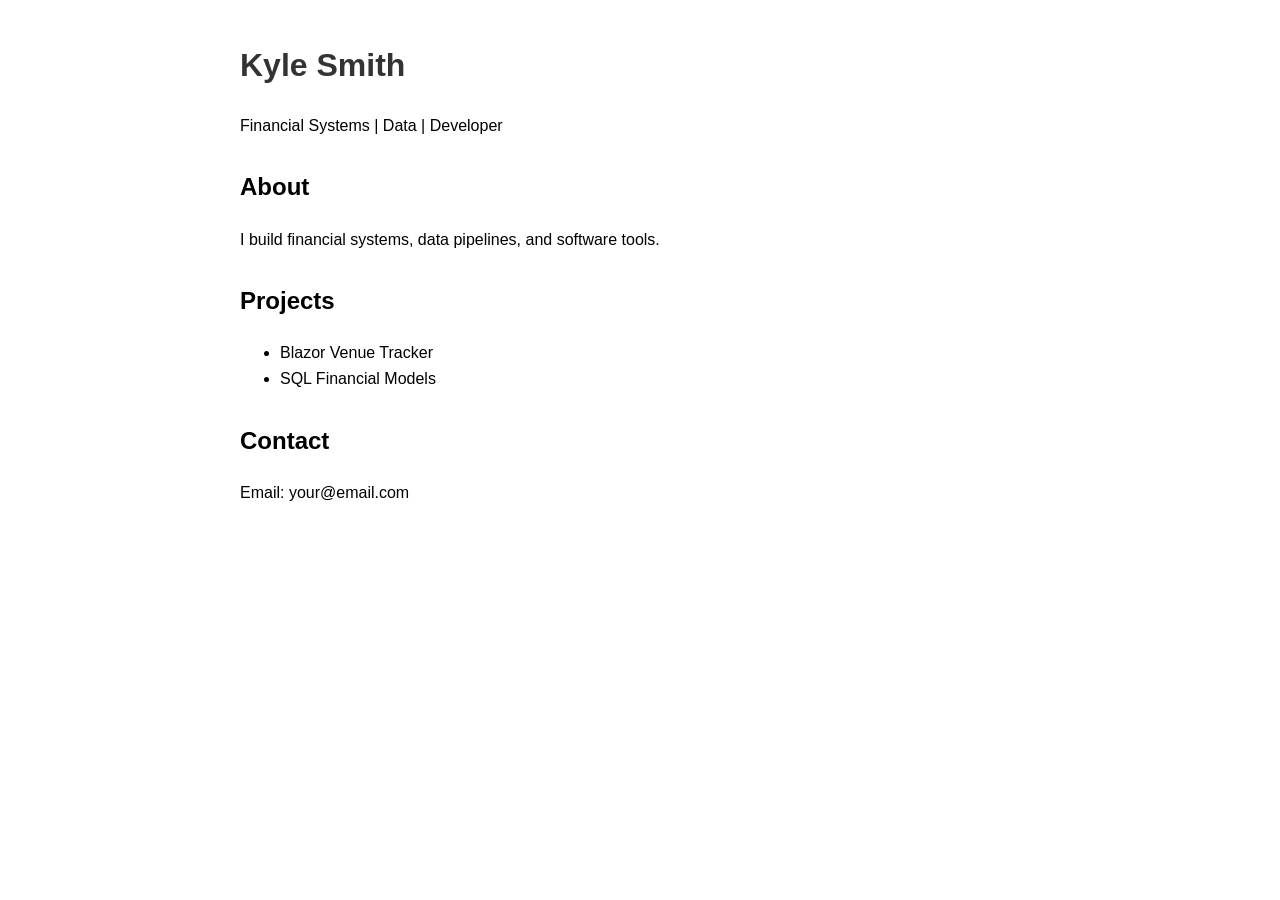
==== index.html @ a529ffcd "Updates to index.html" ====
<!DOCTYPE html>
<html>

<head>
    <title>Kyle Smith</title>
    <style>
        body {
            font-family: Arial, sans-serif;
            max-width: 800px;
            margin: 40px auto;
            line-height: 1.6;
            padding: 0 20px;
        }

        h1 {
            color: #333;
        }

        .section {
            margin-top: 30px;
        }
    </style>
</head>

<body>

    <h1>Kyle Smith</h1>
    <p>Financial Systems | Data | Developer</p>

    <div class="section">
        <h2>About</h2>
        <p>I build financial systems, data pipelines, and software tools.</p>
    </div>

    <div class="section">
        <h2>Projects</h2>
        <ul>
            <li>Blazor Venue Tracker</li>
            <li>SQL Financial Models</li>
        </ul>
    </div>

    <div class="section">
        <h2>Contact</h2>
        <p>Email: your@email.com</p>
    </div>

</body>

</html>
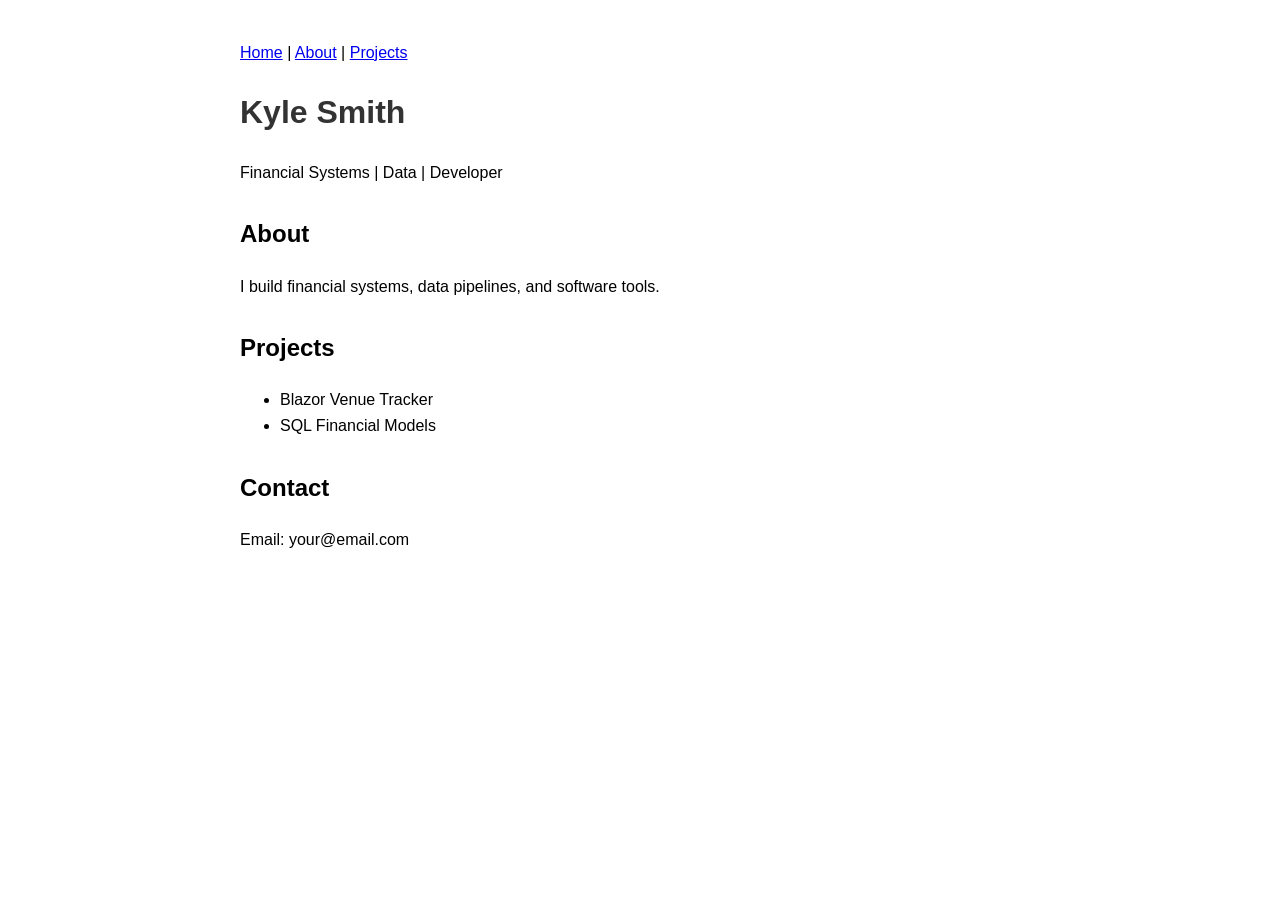
==== commit 6fded86d: "added pages and stylesheet" ====
--- a/index.html
+++ b/index.html
@@ -3,26 +3,15 @@
 
 <head>
     <title>Kyle Smith</title>
-    <style>
-        body {
-            font-family: Arial, sans-serif;
-            max-width: 800px;
-            margin: 40px auto;
-            line-height: 1.6;
-            padding: 0 20px;
-        }
-
-        h1 {
-            color: #333;
-        }
-
-        .section {
-            margin-top: 30px;
-        }
-    </style>
+    <link rel="stylesheet" href="styles.css">
 </head>
 
 <body>
+    <nav>
+        <a href="index.html">Home</a> |
+        <a href="about.html">About</a> |
+        <a href="projects.html">Projects</a>
+    </nav>
 
     <h1>Kyle Smith</h1>
     <p>Financial Systems | Data | Developer</p>
@@ -44,7 +33,6 @@
         <h2>Contact</h2>
         <p>Email: your@email.com</p>
     </div>
-
 </body>
 
 </html>
--- a/styles.css
+++ b/styles.css
@@ -0,0 +1,15 @@
+body {
+    font-family: Arial, sans-serif;
+    max-width: 800px;
+    margin: 40px auto;
+    line-height: 1.6;
+    padding: 0 20px;
+}
+
+h1 {
+    color: #333;
+}
+
+.section {
+    margin-top: 30px;
+}
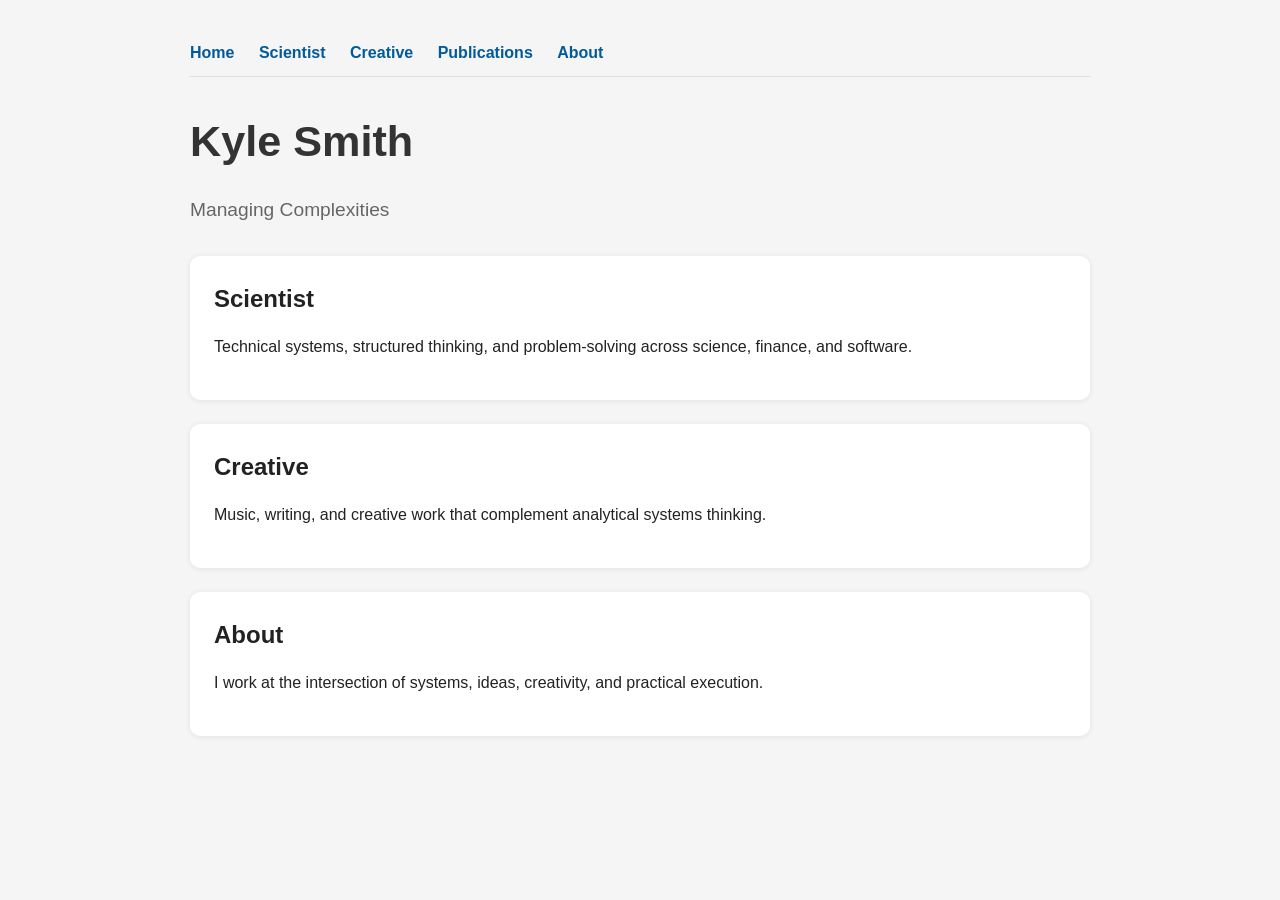
==== commit 3b781818: "Update architecture" ====
--- a/index.html
+++ b/index.html
@@ -8,31 +8,32 @@
 
 <body>
     <nav>
-        <a href="index.html">Home</a> |
-        <a href="about.html">About</a> |
-        <a href="projects.html">Projects</a>
+        <a href="index.html">Home</a>
+        <a href="scientist.html">Scientist</a>
+        <a href="creative.html">Creative</a>
+        <a href="publications.html">Publications</a>
+        <a href="about.html">About</a>
     </nav>
 
-    <h1>Kyle Smith</h1>
-    <p>Financial Systems | Data | Developer</p>
+    <main>
+        <h1>Kyle Smith</h1>
+        <p class="tagline">Managing Complexities</p>
 
-    <div class="section">
-        <h2>About</h2>
-        <p>I build financial systems, data pipelines, and software tools.</p>
-    </div>
+        <div class="section">
+            <h2>Scientist</h2>
+            <p>Technical systems, structured thinking, and problem-solving across science, finance, and software.</p>
+        </div>
 
-    <div class="section">
-        <h2>Projects</h2>
-        <ul>
-            <li>Blazor Venue Tracker</li>
-            <li>SQL Financial Models</li>
-        </ul>
-    </div>
+        <div class="section">
+            <h2>Creative</h2>
+            <p>Music, writing, and creative work that complement analytical systems thinking.</p>
+        </div>
 
-    <div class="section">
-        <h2>Contact</h2>
-        <p>Email: your@email.com</p>
-    </div>
+        <div class="section">
+            <h2>About</h2>
+            <p>I work at the intersection of systems, ideas, creativity, and practical execution.</p>
+        </div>
+    </main>
 </body>
 
 </html>
--- a/styles.css
+++ b/styles.css
@@ -1,15 +1,55 @@
 body {
     font-family: Arial, sans-serif;
-    max-width: 800px;
+    background-color: #f5f5f5;
+    color: #222;
+    max-width: 900px;
     margin: 40px auto;
     line-height: 1.6;
     padding: 0 20px;
 }
 
+nav {
+    margin-bottom: 30px;
+    padding-bottom: 10px;
+    border-bottom: 1px solid #ddd;
+}
+
+nav a {
+    text-decoration: none;
+    color: #005a9c;
+    margin-right: 20px;
+    font-weight: 600;
+}
+
+nav a:hover {
+    text-decoration: underline;
+}
+
+main {
+    margin-top: 20px;
+}
+
 h1 {
+    font-size: 2.7rem;
+    margin-bottom: 8px;
     color: #333;
 }
 
+h2 {
+    margin-top: 0;
+    margin-bottom: 10px;
+}
+
+.tagline {
+    font-size: 1.2rem;
+    color: #666;
+    margin-bottom: 30px;
+}
+
 .section {
-    margin-top: 30px;
+    background: white;
+    padding: 24px;
+    margin-top: 24px;
+    border-radius: 10px;
+    box-shadow: 0 1px 6px rgba(0, 0, 0, 0.08);
 }
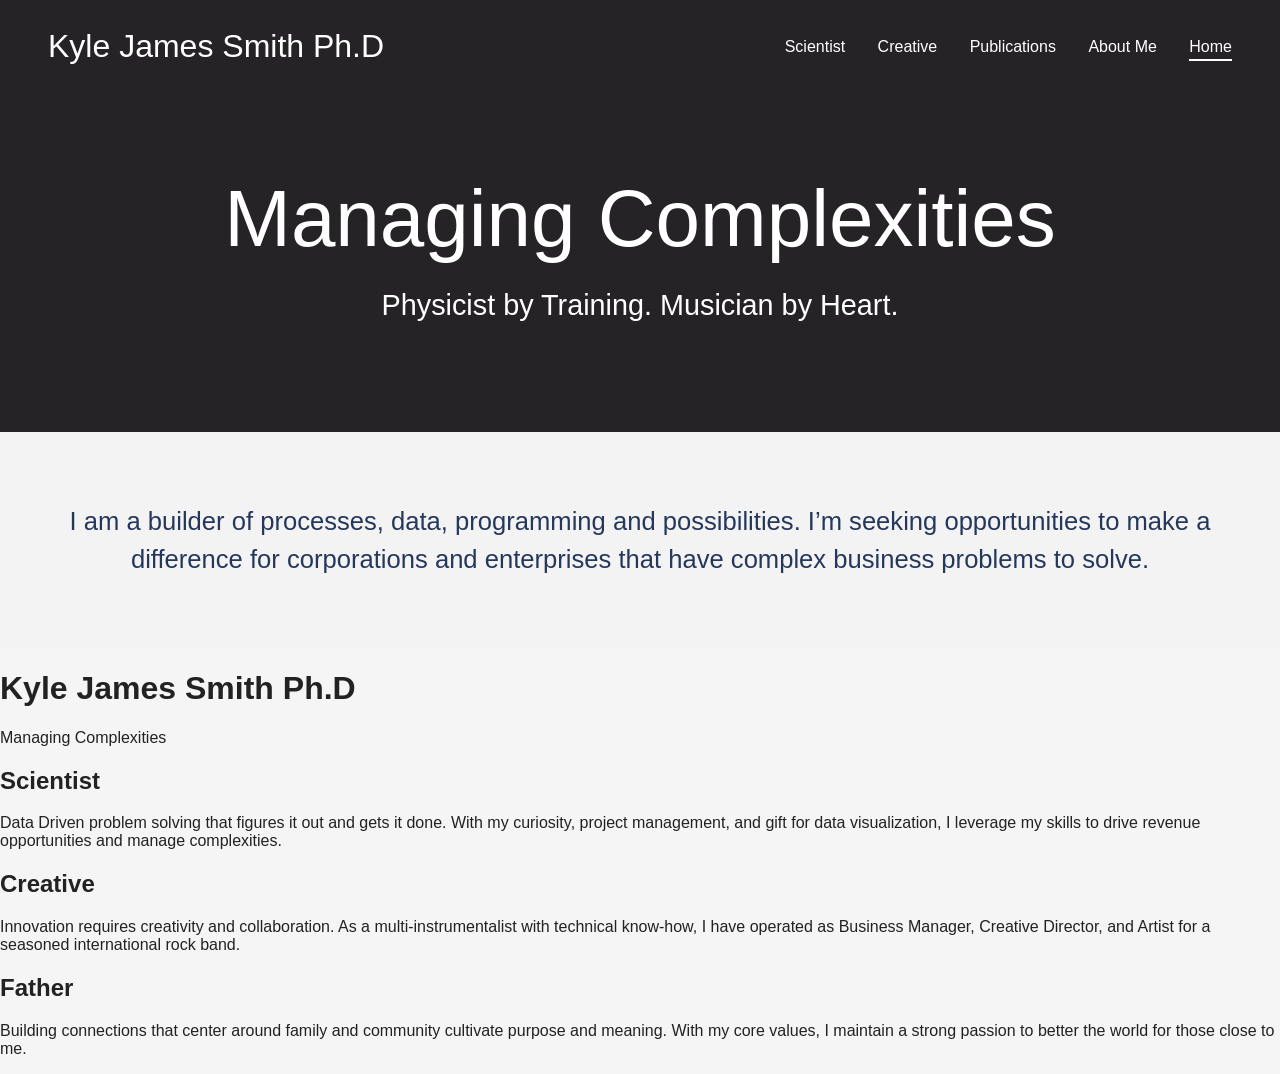
==== commit a3e7201c: "Update Homepage" ====
--- a/index.html
+++ b/index.html
@@ -7,31 +7,53 @@
 </head>
 
 <body>
-    <nav>
-        <a href="index.html">Home</a>
-        <a href="scientist.html">Scientist</a>
-        <a href="creative.html">Creative</a>
-        <a href="publications.html">Publications</a>
-        <a href="about.html">About</a>
-    </nav>
+    <header class="site-header">
+        <div class="site-name">Kyle James Smith Ph.D</div>
+
+        <nav class="site-nav">
+            <a href="scientist.html">Scientist</a>
+            <a href="creative.html">Creative</a>
+            <a href="publications.html">Publications</a>
+            <a href="about.html">About Me</a>
+            <a href="index.html" class="active">Home</a>
+        </nav>
+    </header>
+
+    <section class="hero">
+        <h1>Managing Complexities</h1>
+        <p class="hero-subtitle">Physicist by Training. Musician by Heart.</p>
+    </section>
+
+    <section class="intro">
+        <p>
+            I am a builder of processes, data, programming and possibilities.
+            I’m seeking opportunities to make a difference for corporations and
+            enterprises that have complex business problems to solve.
+        </p>
+    </section>
 
     <main>
-        <h1>Kyle Smith</h1>
+        <h1>Kyle James Smith Ph.D</h1>
         <p class="tagline">Managing Complexities</p>
 
         <div class="section">
             <h2>Scientist</h2>
-            <p>Technical systems, structured thinking, and problem-solving across science, finance, and software.</p>
+            <p>Data Driven problem solving that figures it out and gets it done. With my curiosity, project management,
+                and gift for data visualization, I leverage my skills to drive revenue opportunities and manage
+                complexities.</p>
         </div>
 
         <div class="section">
             <h2>Creative</h2>
-            <p>Music, writing, and creative work that complement analytical systems thinking.</p>
+            <p>Innovation requires creativity and collaboration. As a multi-instrumentalist with technical know-how, I
+                have operated as Business Manager, Creative Director, and Artist for a seasoned international rock band.
+            </p>
         </div>
 
         <div class="section">
-            <h2>About</h2>
-            <p>I work at the intersection of systems, ideas, creativity, and practical execution.</p>
+            <h2>Father</h2>
+            <p>Building connections that center around family and community cultivate purpose and meaning. With my core
+                values, I maintain a strong passion to better the world for those close to me. </p>
         </div>
     </main>
 </body>
--- a/styles.css
+++ b/styles.css
@@ -1,55 +1,71 @@
 body {
+    margin: 0;
     font-family: Arial, sans-serif;
+    color: #222;
     background-color: #f5f5f5;
-    color: #222;
-    max-width: 900px;
-    margin: 40px auto;
-    line-height: 1.6;
-    padding: 0 20px;
 }
 
-nav {
-    margin-bottom: 30px;
-    padding-bottom: 10px;
-    border-bottom: 1px solid #ddd;
+/* Header / nav bar */
+.site-header {
+    display: flex;
+    justify-content: space-between;
+    align-items: center;
+    padding: 28px 48px;
+    background-color: #262326;
+    color: white;
 }
 
-nav a {
-    text-decoration: none;
-    color: #005a9c;
-    margin-right: 20px;
-    font-weight: 600;
+.site-name {
+    font-size: 2rem;
+    font-weight: 400;
 }
 
-nav a:hover {
+.site-nav a {
+    color: white;
+    text-decoration: none;
+    margin-left: 28px;
+    font-size: 1rem;
+}
+
+.site-nav a:hover {
     text-decoration: underline;
 }
 
-main {
-    margin-top: 20px;
+.site-nav a.active {
+    border-bottom: 2px solid white;
+    padding-bottom: 4px;
 }
 
-h1 {
-    font-size: 2.7rem;
-    margin-bottom: 8px;
-    color: #333;
+/* Hero section */
+.hero {
+    background-color: #262326;
+    color: white;
+    text-align: center;
+    padding: 80px 20px 110px 20px;
 }
 
-h2 {
-    margin-top: 0;
-    margin-bottom: 10px;
+.hero h1 {
+    font-size: 5rem;
+    font-weight: 400;
+    margin: 0 0 24px 0;
 }
 
-.tagline {
-    font-size: 1.2rem;
-    color: #666;
-    margin-bottom: 30px;
+.hero-subtitle {
+    font-size: 1.8rem;
+    margin: 0;
 }
 
-.section {
-    background: white;
-    padding: 24px;
-    margin-top: 24px;
-    border-radius: 10px;
-    box-shadow: 0 1px 6px rgba(0, 0, 0, 0.08);
+/* Intro paragraph section */
+.intro {
+    background-color: #f3f3f3;
+    text-align: center;
+    padding: 70px 40px;
+}
+
+.intro p {
+    max-width: 1300px;
+    margin: 0 auto;
+    font-size: 1.6rem;
+    line-height: 1.5;
+    color: #25385c;
 }
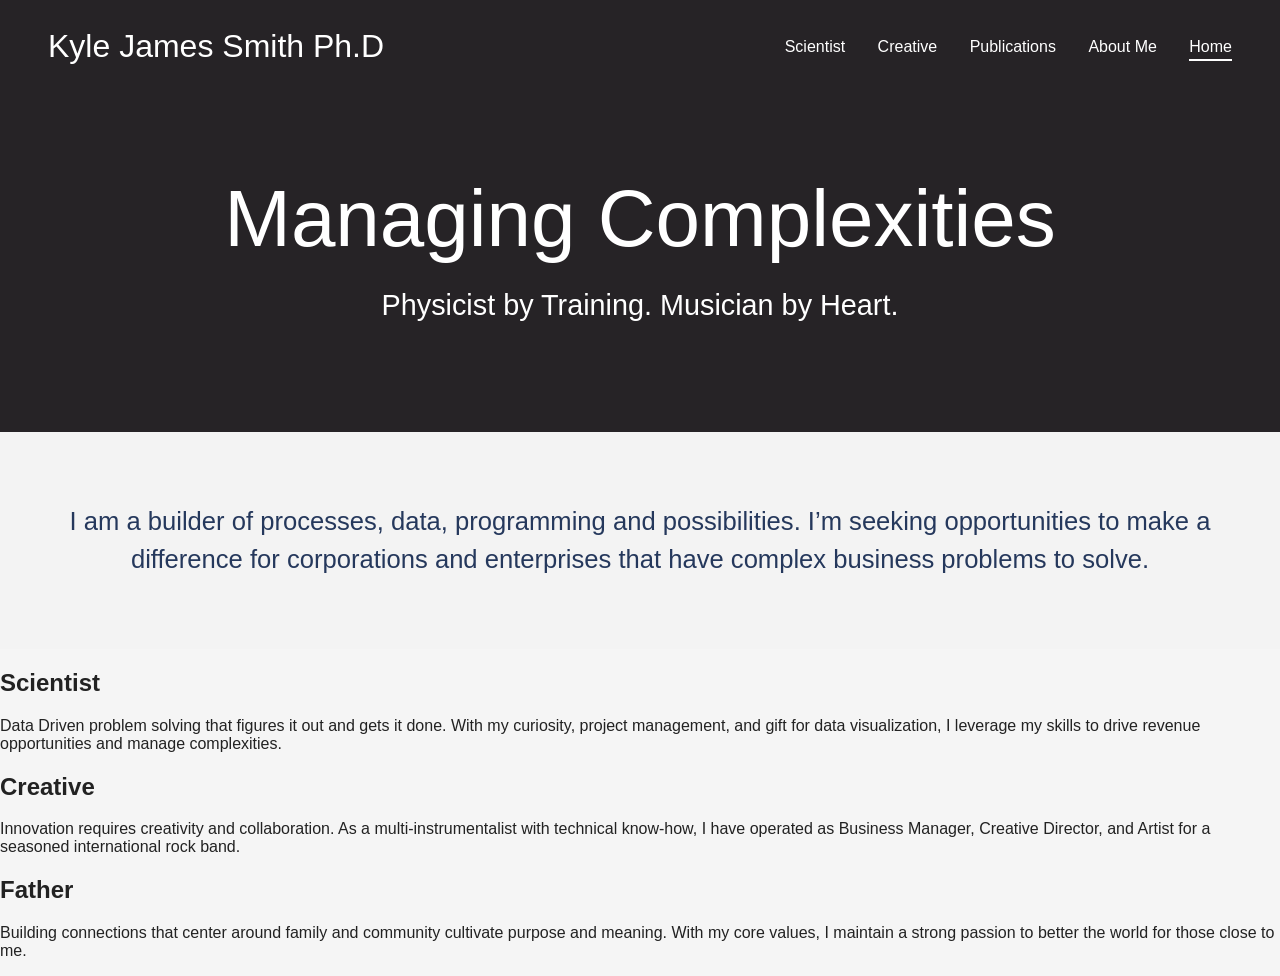
==== commit 3849b953: "Remove reductant titles" ====
--- a/index.html
+++ b/index.html
@@ -33,8 +33,6 @@
     </section>
 
     <main>
-        <h1>Kyle James Smith Ph.D</h1>
-        <p class="tagline">Managing Complexities</p>
 
         <div class="section">
             <h2>Scientist</h2>
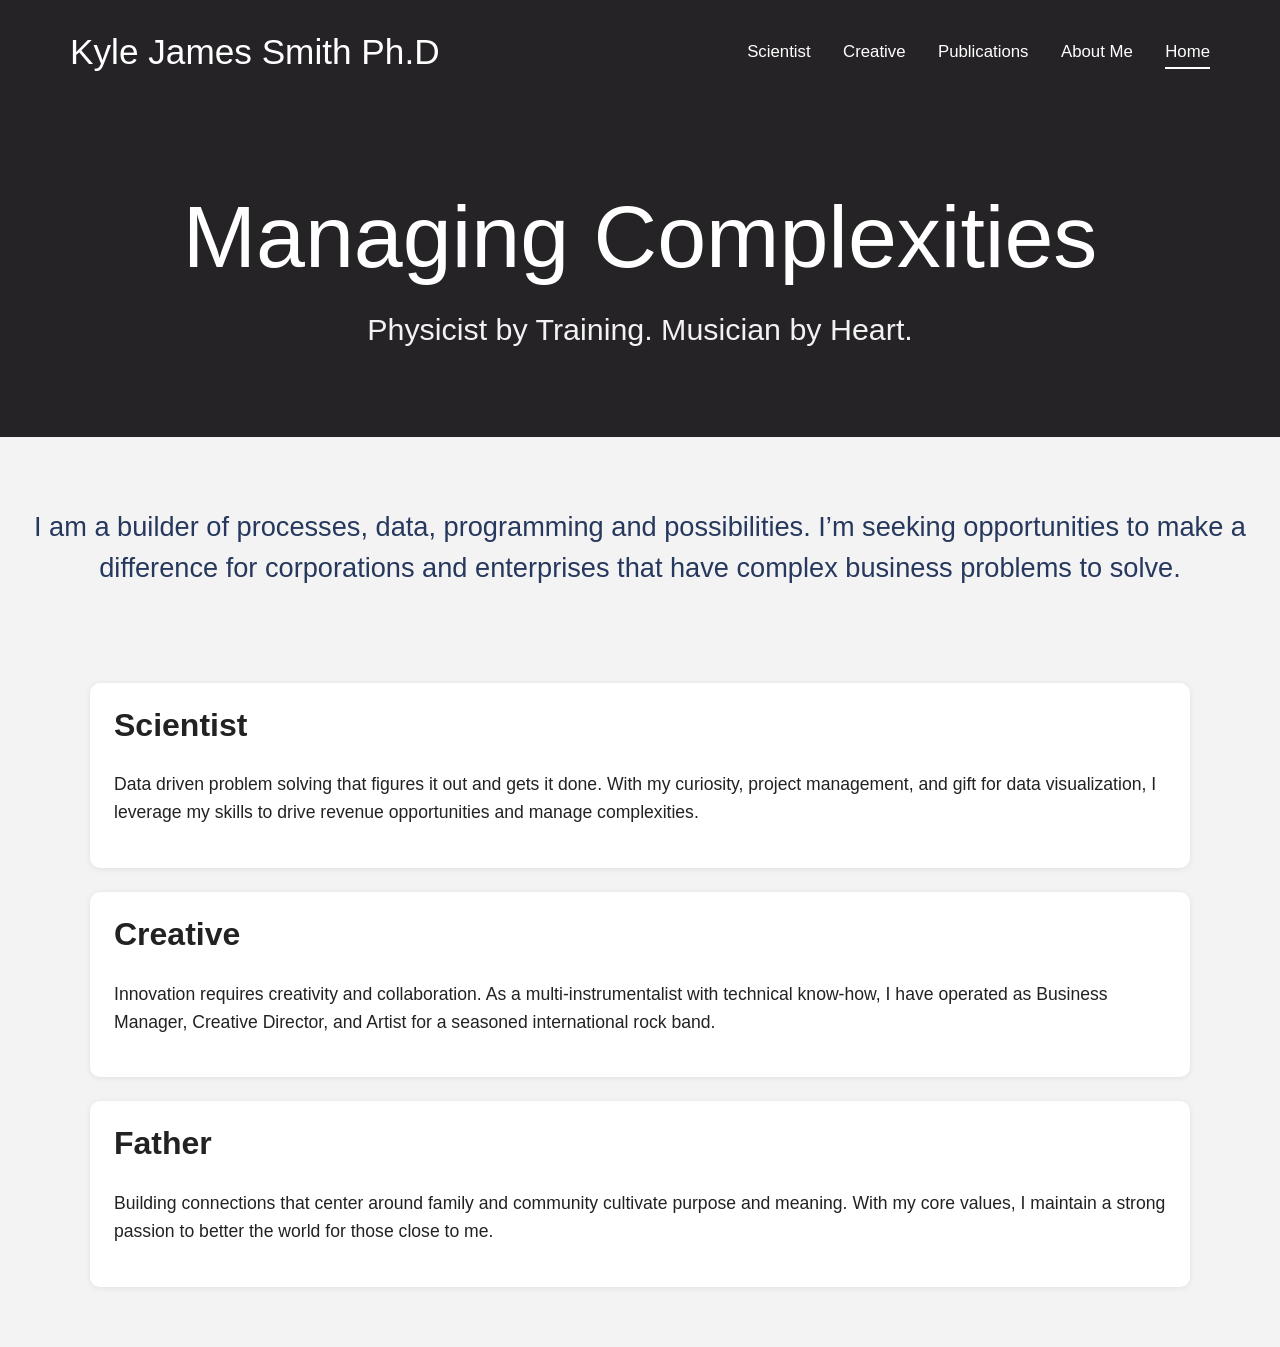
==== commit f6dce467: "Updates to Homepage and stylesheet" ====
--- a/index.html
+++ b/index.html
@@ -2,58 +2,72 @@
 <html>
 
 <head>
-    <title>Kyle Smith</title>
+    <title>Kyle James Smith</title>
     <link rel="stylesheet" href="styles.css">
 </head>
 
 <body>
-    <header class="site-header">
-        <div class="site-name">Kyle James Smith Ph.D</div>
 
-        <nav class="site-nav">
-            <a href="scientist.html">Scientist</a>
-            <a href="creative.html">Creative</a>
-            <a href="publications.html">Publications</a>
-            <a href="about.html">About Me</a>
-            <a href="index.html" class="active">Home</a>
-        </nav>
+    <header class="top-bar">
+        <div class="top-bar-inner">
+            <div class="site-name">Kyle James Smith Ph.D</div>
+
+            <nav class="site-nav">
+                <a href="scientist.html">Scientist</a>
+                <a href="creative.html">Creative</a>
+                <a href="publications.html">Publications</a>
+                <a href="about.html">About Me</a>
+                <a href="index.html" class="active">Home</a>
+            </nav>
+        </div>
     </header>
 
     <section class="hero">
-        <h1>Managing Complexities</h1>
-        <p class="hero-subtitle">Physicist by Training. Musician by Heart.</p>
+        <div class="hero-inner">
+            <h1>Managing Complexities</h1>
+            <p class="hero-subtitle">Physicist by Training. Musician by Heart.</p>
+        </div>
     </section>
 
     <section class="intro">
-        <p>
-            I am a builder of processes, data, programming and possibilities.
-            I’m seeking opportunities to make a difference for corporations and
-            enterprises that have complex business problems to solve.
-        </p>
+        <div class="intro-inner">
+            <p>
+                I am a builder of processes, data, programming and possibilities. I’m
+                seeking opportunities to make a difference for corporations and
+                enterprises that have complex business problems to solve.
+            </p>
+        </div>
     </section>
 
-    <main>
-
+    <main class="content">
         <div class="section">
             <h2>Scientist</h2>
-            <p>Data Driven problem solving that figures it out and gets it done. With my curiosity, project management,
-                and gift for data visualization, I leverage my skills to drive revenue opportunities and manage
-                complexities.</p>
+            <p>
+                Data driven problem solving that figures it out and gets it done.
+                With my curiosity, project management, and gift for data visualization,
+                I leverage my skills to drive revenue opportunities and manage complexities.
+            </p>
         </div>
 
         <div class="section">
             <h2>Creative</h2>
-            <p>Innovation requires creativity and collaboration. As a multi-instrumentalist with technical know-how, I
-                have operated as Business Manager, Creative Director, and Artist for a seasoned international rock band.
+            <p>
+                Innovation requires creativity and collaboration. As a multi-instrumentalist
+                with technical know-how, I have operated as Business Manager, Creative Director,
+                and Artist for a seasoned international rock band.
             </p>
         </div>
 
         <div class="section">
             <h2>Father</h2>
-            <p>Building connections that center around family and community cultivate purpose and meaning. With my core
-                values, I maintain a strong passion to better the world for those close to me. </p>
+            <p>
+                Building connections that center around family and community cultivate
+                purpose and meaning. With my core values, I maintain a strong passion
+                to better the world for those close to me.
+            </p>
         </div>
     </main>
+
 </body>
 
 </html>
--- a/styles.css
+++ b/styles.css
@@ -1,30 +1,38 @@
 body {
     margin: 0;
     font-family: Arial, sans-serif;
+    background-color: #f3f3f3;
     color: #222;
-    background-color: #f5f5f5;
 }
 
-/* Header / nav bar */
-.site-header {
-    display: flex;
-    justify-content: space-between;
-    align-items: center;
-    padding: 28px 48px;
+/* Top dark band */
+.top-bar {
     background-color: #262326;
     color: white;
 }
 
-.site-name {
-    font-size: 2rem;
-    font-weight: 400;
+.top-bar-inner {
+    max-width: 1800px;
+    margin: 0 auto;
+    padding: 32px 70px 24px 70px;
+    display: flex;
+    justify-content: space-between;
+    align-items: center;
 }
 
+.site-name {
+    font-size: 2.2rem;
+    font-weight: 300;
+    color: white;
+}
+
+/* Nav */
 .site-nav a {
     color: white;
     text-decoration: none;
     margin-left: 28px;
-    font-size: 1rem;
+    font-size: 1.05rem;
+    font-weight: 400;
 }
 
 .site-nav a:hover {
@@ -33,39 +41,75 @@
 
 .site-nav a.active {
     border-bottom: 2px solid white;
-    padding-bottom: 4px;
+    padding-bottom: 6px;
 }
 
-/* Hero section */
+/* Hero */
 .hero {
     background-color: #262326;
     color: white;
     text-align: center;
-    padding: 80px 20px 110px 20px;
+    padding: 70px 20px 90px 20px;
+}
+
+.hero-inner {
+    max-width: 1400px;
+    margin: 0 auto;
 }
 
 .hero h1 {
-    font-size: 5rem;
-    font-weight: 400;
-    margin: 0 0 24px 0;
+    font-size: 5.5rem;
+    font-weight: 300;
+    margin: 20px 0 24px 0;
 }
 
 .hero-subtitle {
-    font-size: 1.8rem;
+    font-size: 1.9rem;
+    font-weight: 300;
     margin: 0;
+    color: #f2f2f2;
 }
 
-/* Intro paragraph section */
+/* Intro block below hero */
 .intro {
     background-color: #f3f3f3;
     text-align: center;
-    padding: 70px 40px;
+    padding: 70px 30px 60px 30px;
+}
+
+.intro-inner {
+    max-width: 1350px;
+    margin: 0 auto;
 }
 
 .intro p {
-    max-width: 1300px;
+    font-size: 1.7rem;
+    line-height: 1.5;
+    color: #26385d;
     margin: 0 auto;
-    font-size: 1.6rem;
-    line-height: 1.5;
-    color: #25385c;
+}
+
+/* Lower content area */
+.content {
+    max-width: 1100px;
+    margin: 0 auto;
+    padding: 10px 25px 60px 25px;
+}
+
+.section {
+    background: white;
+    padding: 24px;
+    margin-top: 24px;
+    border-radius: 10px;
+    box-shadow: 0 1px 6px rgba(0, 0, 0, 0.08);
+}
+
+.section h2 {
+    margin-top: 0;
+    font-size: 2rem;
+}
+
+.section p {
+    font-size: 1.1rem;
+    line-height: 1.6;
 }
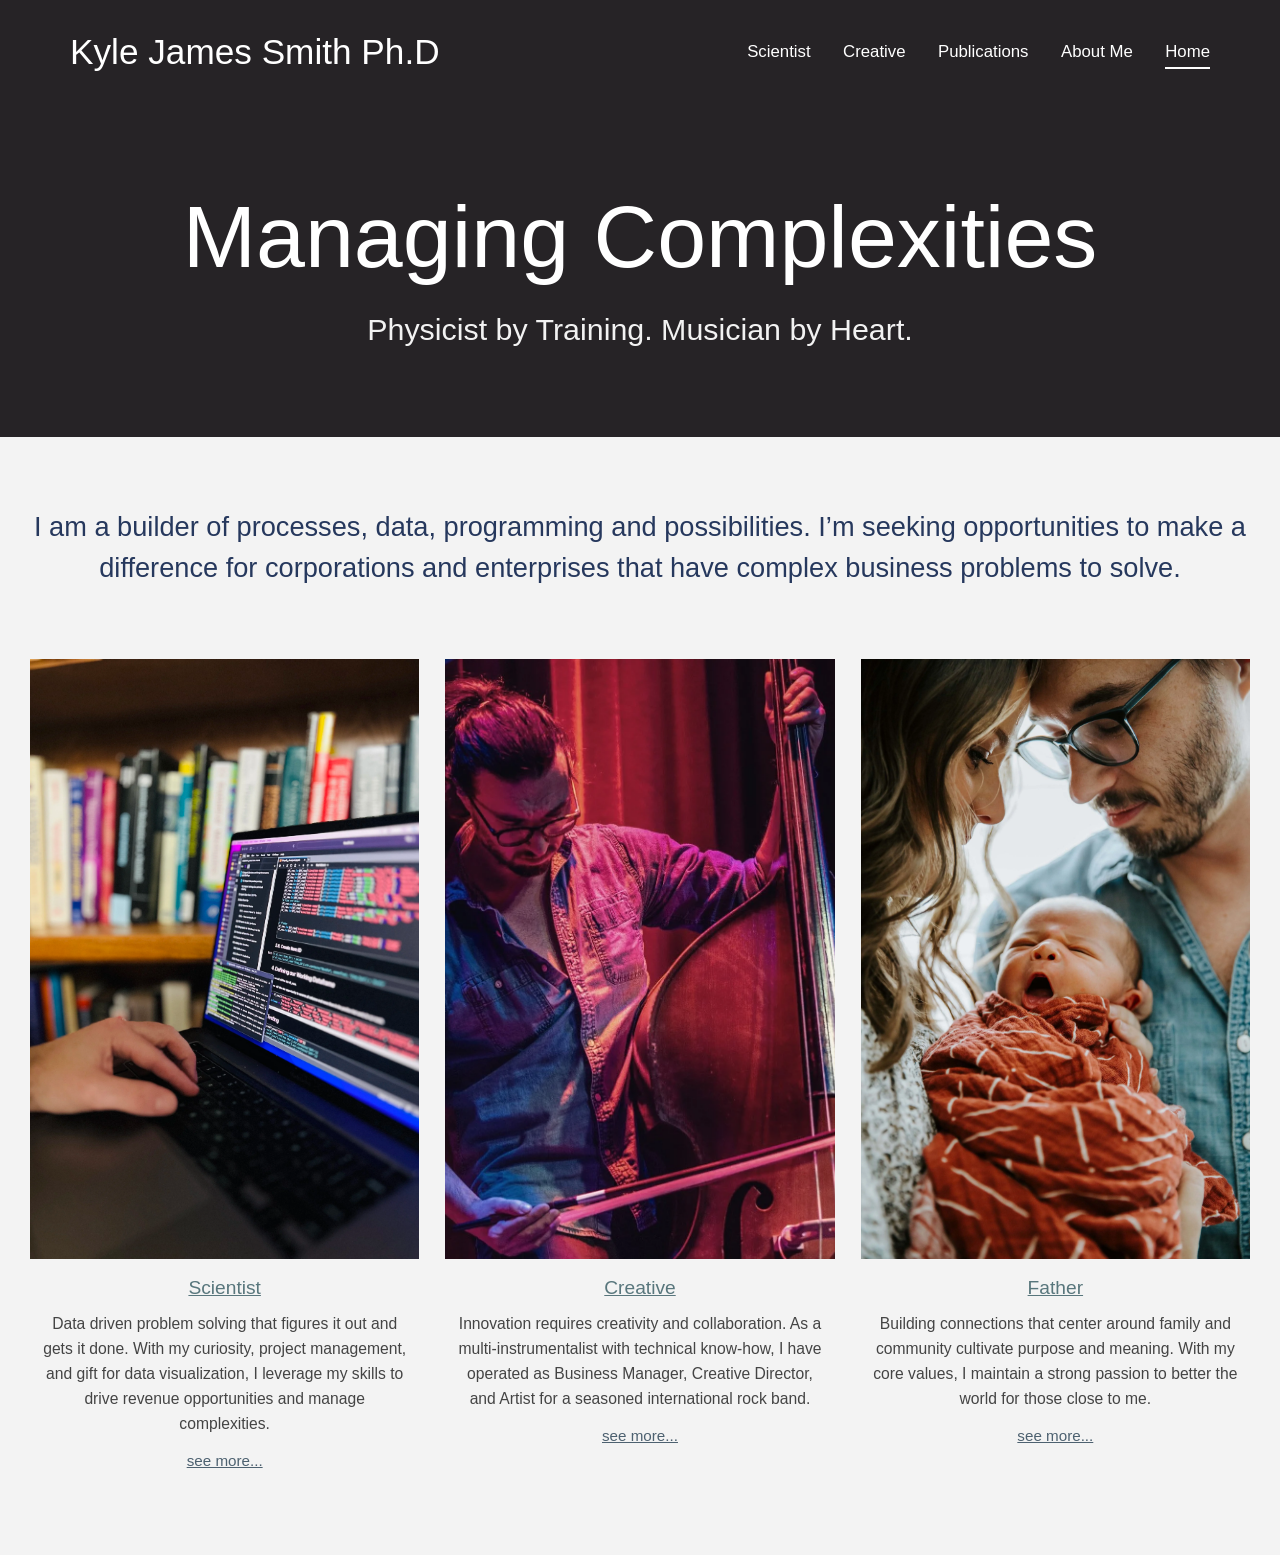
==== commit 628607f7: "Updated all unfinished page and added images to homepage" ====
--- a/index.html
+++ b/index.html
@@ -39,34 +39,40 @@
         </div>
     </section>
 
-    <main class="content">
-        <div class="section">
-            <h2>Scientist</h2>
+    <section class="feature-grid">
+        <div class="feature-card">
+            <img src="images/Scientist_image.webp" alt="Scientist" class="feature-image">
+            <h2><a href="scientist.html">Scientist</a></h2>
             <p>
-                Data driven problem solving that figures it out and gets it done.
-                With my curiosity, project management, and gift for data visualization,
-                I leverage my skills to drive revenue opportunities and manage complexities.
+                Data driven problem solving that figures it out and gets it done. With my curiosity,
+                project management, and gift for data visualization, I leverage my skills to drive
+                revenue opportunities and manage complexities.
             </p>
+            <p><a href="scientist.html" class="see-more">see more...</a></p>
         </div>
 
-        <div class="section">
-            <h2>Creative</h2>
+        <div class="feature-card">
+            <img src="images/Creative_image.webp" alt="Creative" class="feature-image">
+            <h2><a href="creative.html">Creative</a></h2>
             <p>
-                Innovation requires creativity and collaboration. As a multi-instrumentalist
-                with technical know-how, I have operated as Business Manager, Creative Director,
-                and Artist for a seasoned international rock band.
+                Innovation requires creativity and collaboration. As a multi-instrumentalist with
+                technical know-how, I have operated as Business Manager, Creative Director, and Artist
+                for a seasoned international rock band.
             </p>
+            <p><a href="creative.html" class="see-more">see more...</a></p>
         </div>
 
-        <div class="section">
-            <h2>Father</h2>
+        <div class="feature-card">
+            <img src="images/Father_image.webp" alt="Father" class="feature-image">
+            <h2><a href="about.html">Father</a></h2>
             <p>
-                Building connections that center around family and community cultivate
-                purpose and meaning. With my core values, I maintain a strong passion
-                to better the world for those close to me.
+                Building connections that center around family and community cultivate purpose and
+                meaning. With my core values, I maintain a strong passion to better the world for those
+                close to me.
             </p>
+            <p><a href="about.html" class="see-more">see more...</a></p>
         </div>
-    </main>
+    </section>
 
 </body>
 
--- a/styles.css
+++ b/styles.css
@@ -5,7 +5,7 @@
     color: #222;
 }
 
-/* Top dark band */
+/* Top bar */
 .top-bar {
     background-color: #262326;
     color: white;
@@ -26,7 +26,7 @@
     color: white;
 }
 
-/* Nav */
+/* Navigation */
 .site-nav a {
     color: white;
     text-decoration: none;
@@ -70,11 +70,11 @@
     color: #f2f2f2;
 }
 
-/* Intro block below hero */
+/* Intro section */
 .intro {
     background-color: #f3f3f3;
     text-align: center;
-    padding: 70px 30px 60px 30px;
+    padding: 70px 30px 40px 30px;
 }
 
 .intro-inner {
@@ -89,27 +89,81 @@
     margin: 0 auto;
 }
 
-/* Lower content area */
-.content {
-    max-width: 1100px;
-    margin: 0 auto;
-    padding: 10px 25px 60px 25px;
+/* Feature grid */
+.feature-grid {
+    max-width: 1450px;
+    margin: 30px auto 70px auto;
+    padding: 0 30px;
+    display: grid;
+    grid-template-columns: repeat(3, 1fr);
+    gap: 26px;
+    background-color: #f3f3f3;
 }
 
-.section {
-    background: white;
-    padding: 24px;
-    margin-top: 24px;
-    border-radius: 10px;
-    box-shadow: 0 1px 6px rgba(0, 0, 0, 0.08);
+.feature-card {
+    text-align: center;
 }
 
-.section h2 {
-    margin-top: 0;
-    font-size: 2rem;
+.feature-image {
+    width: 100%;
+    height: 600px;
+    object-fit: cover;
+    display: block;
 }
 
-.section p {
-    font-size: 1.1rem;
+.feature-card h2 {
+    margin: 18px 0 12px 0;
+    font-size: 1.2rem;
+    font-weight: 400;
+}
+
+.feature-card h2 a {
+    text-decoration: underline;
+    color: #58767c;
+}
+
+.feature-card p {
+    font-size: 0.98rem;
     line-height: 1.6;
+    color: #444;
+    margin: 0 12px 12px 12px;
+}
+
+.see-more {
+    color: #4d6170;
+    text-decoration: underline;
+    font-size: 0.95rem;
+}
+
+/* Responsive fallback */
+@media (max-width: 1100px) {
+    .top-bar-inner {
+        flex-direction: column;
+        gap: 20px;
+        text-align: center;
+    }
+
+    .site-nav a {
+        margin: 0 12px;
+    }
+
+    .hero h1 {
+        font-size: 4rem;
+    }
+
+    .hero-subtitle {
+        font-size: 1.4rem;
+    }
+
+    .intro p {
+        font-size: 1.3rem;
+    }
+
+    .feature-grid {
+        grid-template-columns: 1fr;
+    }
+
+    .feature-image {
+        height: auto;
+    }
 }
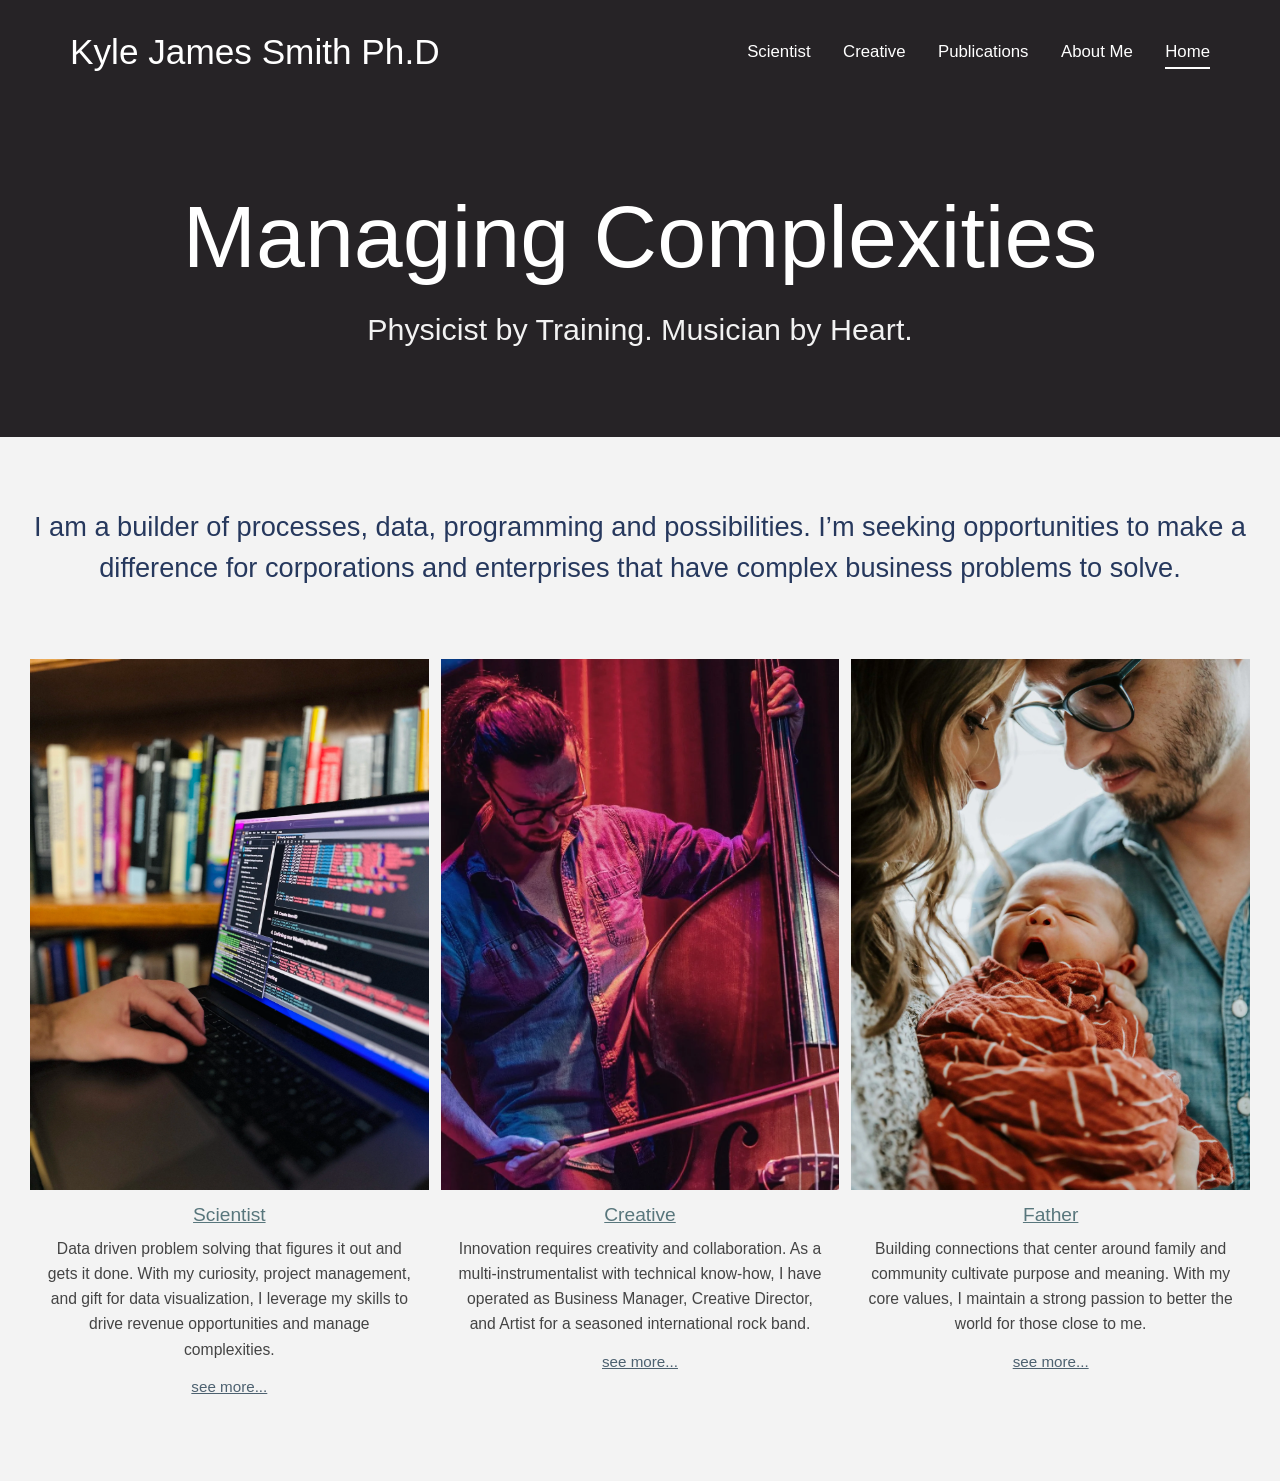
==== commit a90a57bf: "Update image sizing" ====
--- a/index.html
+++ b/index.html
@@ -41,7 +41,9 @@
 
     <section class="feature-grid">
         <div class="feature-card">
-            <img src="images/Scientist_image.webp" alt="Scientist" class="feature-image">
+            <div class="feature-image-wrap">
+                <img src="images/Scientist_image.webp" alt="Scientist" class="feature-image">
+            </div>
             <h2><a href="scientist.html">Scientist</a></h2>
             <p>
                 Data driven problem solving that figures it out and gets it done. With my curiosity,
@@ -52,7 +54,9 @@
         </div>
 
         <div class="feature-card">
-            <img src="images/Creative_image.webp" alt="Creative" class="feature-image">
+            <div class="feature-image-wrap">
+                <img src="images/Creative_image.webp" alt="Creative" class="feature-image">
+            </div>
             <h2><a href="creative.html">Creative</a></h2>
             <p>
                 Innovation requires creativity and collaboration. As a multi-instrumentalist with
@@ -63,7 +67,9 @@
         </div>
 
         <div class="feature-card">
-            <img src="images/Father_image.webp" alt="Father" class="feature-image">
+            <div class="feature-image-wrap">
+                <img src="images/Father_image.webp" alt="Father" class="feature-image">
+            </div>
             <h2><a href="about.html">Father</a></h2>
             <p>
                 Building connections that center around family and community cultivate purpose and
--- a/styles.css
+++ b/styles.css
@@ -96,7 +96,7 @@
     padding: 0 30px;
     display: grid;
     grid-template-columns: repeat(3, 1fr);
-    gap: 26px;
+    gap: 12px;
     background-color: #f3f3f3;
 }
 
@@ -104,15 +104,21 @@
     text-align: center;
 }
 
+.feature-image-wrap {
+    width: 100%;
+    aspect-ratio: 3 / 4;
+    overflow: hidden;
+}
+
 .feature-image {
     width: 100%;
-    height: 600px;
+    height: 100%;
     object-fit: cover;
     display: block;
 }
 
 .feature-card h2 {
-    margin: 18px 0 12px 0;
+    margin: 14px 0 10px 0;
     font-size: 1.2rem;
     font-weight: 400;
 }
@@ -135,7 +141,7 @@
     font-size: 0.95rem;
 }
 
-/* Responsive fallback */
+/* Responsive */
 @media (max-width: 1100px) {
     .top-bar-inner {
         flex-direction: column;
@@ -162,8 +168,4 @@
     .feature-grid {
         grid-template-columns: 1fr;
     }
-
-    .feature-image {
-        height: auto;
-    }
 }
